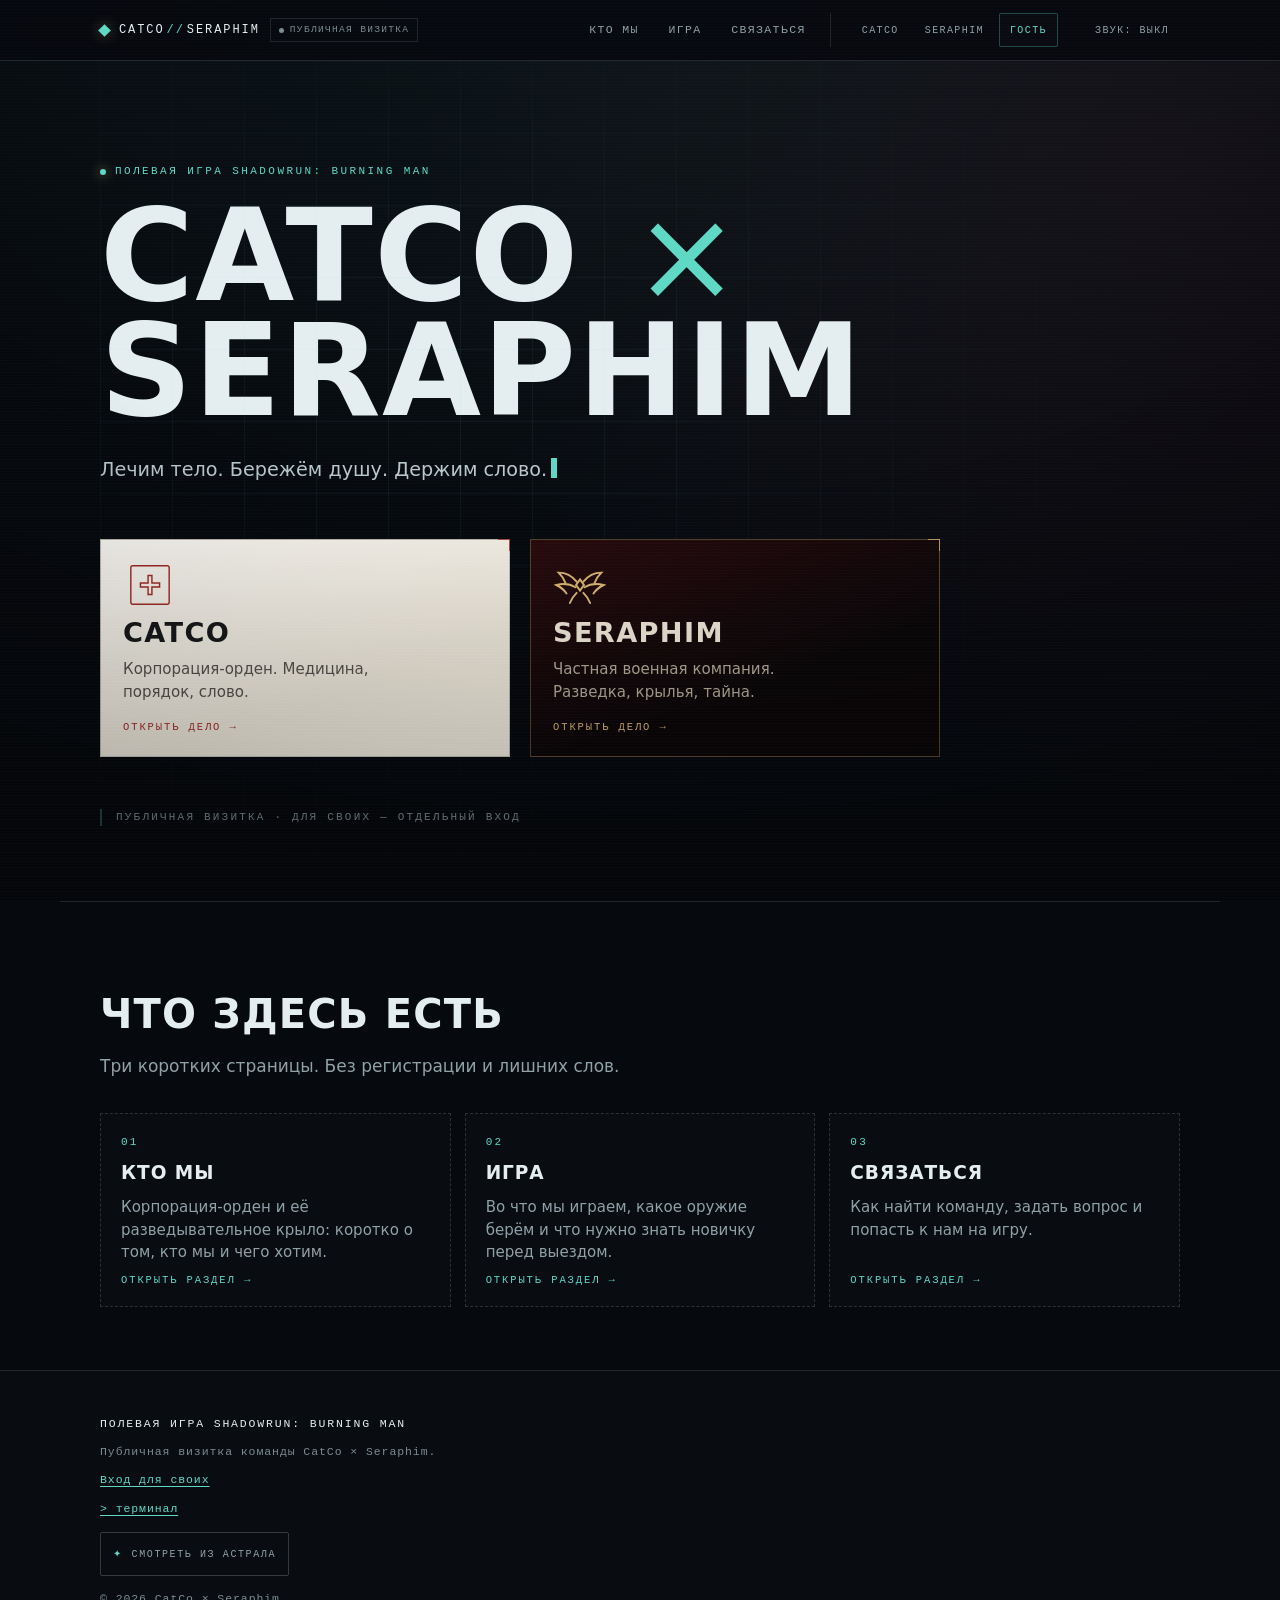
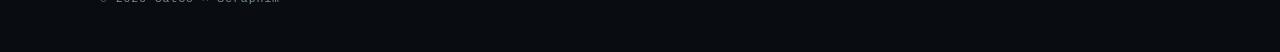
==== index.html @ cfbdb367 "Публичная визитка CatCo × Seraphim" ====
<!doctype html>
<html lang="ru" data-faction="guest">
<head>
  <meta charset="utf-8">
  <meta name="viewport" content="width=device-width, initial-scale=1">
  <title>CatCo × Seraphim — команда на Shadowrun: Burning Man</title>
  <meta name="description" content="Публичная визитка команды CatCo и Seraphim: кто мы, во что играем и как связаться. Полевая игра Shadowrun: Burning Man.">
  <meta name="theme-color" content="#06090e">
  <link rel="icon" href="data:image/svg+xml,%3Csvg xmlns='http://www.w3.org/2000/svg' viewBox='0 0 32 32'%3E%3Crect width='32' height='32' fill='%2306090e'/%3E%3Cpath d='M13 7h6v6h6v6h-6v6h-6v-6H7v-6h6z' fill='%235fd8c6'/%3E%3C/svg%3E">
  <script>
    // Облик запоминаем до отрисовки, чтобы не было мигания.
    try {
      var savedTheme = localStorage.getItem("cs-theme");
      if (savedTheme === "both") savedTheme = "guest";
      if (savedTheme === "catco" || savedTheme === "seraphim" || savedTheme === "guest") {
        document.documentElement.setAttribute("data-faction", savedTheme);
      }
    } catch (e) {}
  </script>
  <link rel="stylesheet" href="styles.css">
</head>
<body>
  <a class="skip-link" href="#main">Перейти к содержимому</a>
  <div class="screen-fx" aria-hidden="true"></div>

  <div class="boot" id="boot" hidden aria-label="Заставка подключения">
    <div class="boot__panel">
      <p class="boot__title">Подключение к сети</p>
      <ul class="boot__lines" aria-hidden="true">
        <li>&gt; установка связи с узлом CATCO-06</li>
        <li>&gt; проверка допуска: гость</li>
        <li>&gt; канал: публичная визитка</li>
        <li>&gt; дешифровка архива: ок</li>
        <li>&gt; сверка с сетью Шестого мира: ок</li>
        <li>&gt; готово. добро пожаловать</li>
      </ul>
      <div class="boot__bar" aria-hidden="true"><span class="boot__fill"></span></div>
      <div class="boot__actions">
        <button class="boot__skip" type="button">Пропустить</button>
        <button class="boot__sound" type="button" aria-pressed="false">Звук: выкл</button>
      </div>
      <label class="boot__never">
        <input type="checkbox" id="boot-never">
        Больше не показывать
      </label>
    </div>
  </div>

  <header class="topbar">
    <div class="topbar__inner">
      <div class="brand-wrap">
        <a class="brand" href="index.html">
          <span class="brand__mark" aria-hidden="true"></span>
          <span class="brand__text">CATCO<span class="brand__slash">//</span>SERAPHIM</span>
        </a>
        <span class="access">публичная визитка</span>
      </div>

      <button class="burger" id="burger" type="button" aria-expanded="false" aria-controls="nav">
        <span class="burger__lines" aria-hidden="true"></span>
        Меню
      </button>

      <nav class="nav" id="nav" aria-label="Разделы сайта">
        <ul class="nav__list">
          <li><a href="kto-my.html">Кто мы</a></li>
          <li><a href="igra.html">Игра</a></li>
          <li><a href="svyaz.html">Связаться</a></li>
        </ul>

        <div class="theme-switch" role="group" aria-label="Облик сайта">
          <button class="theme-switch__btn" type="button" data-theme="catco" aria-pressed="false">CatCo</button>
          <button class="theme-switch__btn" type="button" data-theme="seraphim" aria-pressed="false">Seraphim</button>
          <button class="theme-switch__btn" type="button" data-theme="guest" aria-pressed="true">Гость</button>
        </div>

        <button class="sound-btn" id="sound-toggle" type="button" aria-pressed="false">Звук: выкл</button>
      </nav>
    </div>
  </header>

  <main id="main">
    <section class="hero" aria-labelledby="hero-title">
      <p class="kicker">
        <span class="kicker__dot" aria-hidden="true"></span>
        Полевая игра Shadowrun: Burning Man
      </p>

      <h1 class="hero__title" id="hero-title">
        CatCo <span class="hero__times" aria-hidden="true">×</span> Seraphim
      </h1>

      <p class="hero__lead">
        <span data-astral="Слова здесь не говорят — их держат. Слышно, как они звенят в темноте.">Лечим тело. Бережём душу. Держим слово.</span><span class="cursor" aria-hidden="true"></span>
      </p>

      <div class="factions">
        <a class="faction faction--catco" href="kto-my.html#catco">
          <span class="faction__emblem" aria-hidden="true">
            <svg viewBox="0 0 96 96" fill="none" stroke="currentColor" stroke-width="3">
              <rect x="8" y="8" width="80" height="80" rx="4"/>
              <path d="M44 28h8v16h16v8H52v16h-8V52H28v-8h16z"/>
            </svg>
          </span>
          <span class="faction__name">CatCo</span>
          <span class="faction__role">Корпорация-орден. Медицина, порядок, слово.</span>
          <span class="faction__go">открыть дело <span aria-hidden="true">→</span></span>
        </a>

        <a class="faction faction--seraphim" href="kto-my.html#seraphim">
          <span class="faction__emblem" aria-hidden="true">
            <svg viewBox="0 0 96 72" fill="none" stroke="currentColor" stroke-width="3.5" stroke-linecap="round">
              <path d="M48 26l7 10-7 10-7-10z"/>
              <path d="M42 30C34 20 22 14 10 14c6 6 10 12 12 18"/>
              <path d="M40 40C30 34 18 33 6 36c8 4 14 9 18 15"/>
              <path d="M42 50c-6 6-10 12-12 18"/>
              <path d="M54 30c8-10 20-16 32-16-6 6-10 12-12 18"/>
              <path d="M56 40c10-6 22-7 34-4-8 4-14 9-18 15"/>
              <path d="M54 50c6 6 10 12 12 18"/>
            </svg>
          </span>
          <span class="faction__name">Seraphim</span>
          <span class="faction__role">Частная военная компания. Разведка, крылья, тайна.</span>
          <span class="faction__go">открыть дело <span aria-hidden="true">→</span></span>
        </a>
      </div>

      <p class="hero__note">Публичная визитка · для своих — отдельный вход</p>
    </section>

    <section class="sections" aria-labelledby="sections-title">
      <h2 class="sections__title" id="sections-title">Что здесь есть</h2>
      <p class="sections__sub" data-astral="Три двери. Открывайте по одной: за каждой кто-то уже ждёт.">Три коротких страницы. Без регистрации и лишних слов.</p>

      <div class="cards">
        <a class="card" href="kto-my.html">
          <p class="card__num">01</p>
          <h3 class="card__title">Кто мы</h3>
          <p class="card__text">Корпорация-орден и её разведывательное крыло: коротко о том, кто мы и чего хотим.</p>
          <p class="card__go">открыть раздел <span aria-hidden="true">→</span></p>
        </a>

        <a class="card" href="igra.html">
          <p class="card__num">02</p>
          <h3 class="card__title">Игра</h3>
          <p class="card__text">Во что мы играем, какое оружие берём и что нужно знать новичку перед выездом.</p>
          <p class="card__go">открыть раздел <span aria-hidden="true">→</span></p>
        </a>

        <a class="card" href="svyaz.html">
          <p class="card__num">03</p>
          <h3 class="card__title">Связаться</h3>
          <p class="card__text">Как найти команду, задать вопрос и попасть к нам на игру.</p>
          <p class="card__go">открыть раздел <span aria-hidden="true">→</span></p>
        </a>
      </div>
    </section>
  </main>

  <footer class="footer">
    <div class="footer__inner">
      <p class="footer__line">Полевая игра Shadowrun: Burning Man</p>
      <p class="footer__muted" data-astral="Визитка, которую видно и с той стороны.">Публичная визитка команды CatCo × Seraphim.</p>
      <p class="footer__muted"><a class="linklike" href="svyaz.html#svoi">Вход для своих</a></p>
      <p class="footer__muted"><a class="linklike" href="terminal.html">&gt; терминал</a></p>
      <button class="astral-toggle" id="astral-toggle" type="button" aria-pressed="false">Смотреть из астрала</button>
      <p class="footer__muted">© <span id="year">2026</span> CatCo × Seraphim</p>
    </div>
  </footer>

  <script src="script.js"></script>
</body>
</html>
---- styles.css ----
/* ============================================================
   Публичная визитка CatCo × Seraphim
   Три облика: гость (по умолчанию), CatCo, Seraphim.
   ============================================================ */

/* ---------- Облик гостя: холодный Shadowrun, без допуска ---------- */

:root {
  color-scheme: dark;

  --bg: #06090e;
  --ink: #e4eef0;
  --ink-soft: #b9c8cc;
  --muted: #8fa2a7;
  --dim: #7a8d92;

  --accent: #5fd8c6;
  --accent-line: rgba(95, 216, 198, 0.3);
  --red: #e0577f;

  --line: rgba(228, 238, 240, 0.12);
  --line-strong: rgba(228, 238, 240, 0.2);
  --field-line: rgba(228, 238, 240, 0.16);
  --wash: rgba(255, 255, 255, 0.012);
  --wash-2: rgba(255, 255, 255, 0.04);
  --hover-wash: rgba(95, 216, 198, 0.06);

  --grid-line: rgba(95, 216, 198, 0.1);
  --scan: rgba(255, 255, 255, 0.03);
  --vignette: rgba(0, 0, 0, 0.55);
  --fx-opacity: 0.5;
  --header-bg: rgba(6, 9, 14, 0.87);

  --dossier-wash: rgba(224, 87, 127, 0.1);
  --halo-a: rgba(95, 216, 198, 0.07);
  --halo-b: rgba(224, 87, 127, 0.06);

  --font-display: "Bahnschrift", "DIN Alternate", "Franklin Gothic Medium",
    "Arial Narrow", system-ui, sans-serif;
  --display-weight: 600;
  --display-spacing: 0.01em;

  --font-text: "Segoe UI", system-ui, -apple-system, "Helvetica Neue", Arial, sans-serif;
  --font-mono: ui-monospace, "Cascadia Mono", "Consolas", "Courier New", monospace;

  --max: 1160px;
  --gutter: clamp(18px, 5vw, 40px);
  --header-h: 60px;
}

/* ---------- Облик CatCo: светлая бумага, латунь, красный крест ---------- */

html[data-faction="catco"] {
  color-scheme: light;

  --bg: #f3efe6;
  --ink: #17181a;
  --ink-soft: #3c3d40;
  --muted: #5c5953;
  --dim: #6d6961;

  --accent: #856020;
  --accent-line: rgba(133, 96, 32, 0.32);
  --red: #a32b25;

  --line: rgba(23, 24, 26, 0.14);
  --line-strong: rgba(23, 24, 26, 0.26);
  --field-line: rgba(23, 24, 26, 0.18);
  --wash: rgba(23, 24, 26, 0.018);
  --wash-2: rgba(23, 24, 26, 0.04);
  --hover-wash: rgba(133, 96, 32, 0.06);

  --grid-line: rgba(133, 96, 32, 0.12);
  --scan: rgba(23, 24, 26, 0.018);
  --vignette: rgba(120, 95, 60, 0.12);
  --fx-opacity: 0.45;
  --header-bg: rgba(243, 239, 230, 0.9);

  --dossier-wash: rgba(163, 43, 37, 0.06);
  --halo-a: rgba(133, 96, 32, 0.08);
  --halo-b: rgba(163, 43, 37, 0.04);

  --display-weight: 600;
  --display-spacing: 0.005em;
}

/* ---------- Облик Seraphim: чёрный камень, золото, тёмно-красный ---------- */

html[data-faction="seraphim"] {
  color-scheme: dark;

  --bg: #060507;
  --ink: #f2e9da;
  --ink-soft: #cfc5b4;
  --muted: #9c9488;
  --dim: #857d72;

  --accent: #dcb972;
  --accent-line: rgba(220, 185, 114, 0.3);
  --red: #b23a32;

  --line: rgba(242, 233, 218, 0.13);
  --line-strong: rgba(242, 233, 218, 0.22);
  --field-line: rgba(242, 233, 218, 0.16);
  --wash: rgba(255, 255, 255, 0.012);
  --wash-2: rgba(255, 255, 255, 0.04);
  --hover-wash: rgba(178, 58, 50, 0.08);

  --grid-line: rgba(220, 185, 114, 0.075);
  --scan: rgba(255, 255, 255, 0.03);
  --vignette: rgba(0, 0, 0, 0.58);
  --fx-opacity: 0.55;
  --header-bg: rgba(6, 5, 7, 0.88);

  --dossier-wash: rgba(150, 25, 30, 0.16);
  --halo-a: rgba(220, 185, 114, 0.05);
  --halo-b: rgba(150, 20, 25, 0.12);

  --font-display: "Palatino Linotype", "Book Antiqua", "Georgia", "Times New Roman", serif;
  --display-weight: 400;
  --display-spacing: 0.02em;
}

/* Крупные заголовки в облике Seraphim — не капсом, а соборной вязью */
html[data-faction="seraphim"] .hero__title,
html[data-faction="seraphim"] .page__title,
html[data-faction="seraphim"] .sections__title {
  text-transform: none;
}

*,
*::before,
*::after {
  box-sizing: border-box;
}

html {
  scroll-behavior: smooth;
  -webkit-text-size-adjust: 100%;
}

body {
  margin: 0;
  background-color: var(--bg);
  background-image:
    radial-gradient(120% 80% at 50% -10%, var(--halo-a), transparent 60%),
    radial-gradient(90% 60% at 90% 10%, var(--halo-b), transparent 65%);
  background-repeat: no-repeat;
  color: var(--ink);
  font-family: var(--font-text);
  font-size: 17px;
  line-height: 1.55;
  overflow-x: hidden;
  transition: background-color 0.35s ease, color 0.35s ease;
}

h1, h2, h3, p, ul {
  margin: 0;
}

ul {
  padding: 0;
  list-style: none;
}

a {
  color: inherit;
  text-decoration: none;
}

:focus-visible {
  outline: 2px solid var(--accent);
  outline-offset: 3px;
  border-radius: 2px;
}

/* Цели якорей не прячутся под липкой шапкой */
[id] {
  scroll-margin-top: calc(var(--header-h) + 18px);
}

/* ---------- Плёнка терминала ---------- */

.screen-fx {
  position: fixed;
  inset: 0;
  z-index: 90;
  pointer-events: none;
  opacity: var(--fx-opacity);
  background-image:
    repeating-linear-gradient(
      to bottom,
      var(--scan) 0 1px,
      transparent 1px 3px
    ),
    radial-gradient(120% 100% at 50% 0%, transparent 55%, var(--vignette) 100%);
  transition: opacity 0.35s ease;
}

/* ---------- Шапка ---------- */

.topbar {
  position: sticky;
  top: 0;
  z-index: 60;
  background: var(--header-bg);
  backdrop-filter: blur(10px);
  border-bottom: 1px solid var(--line);
  transition: background-color 0.35s ease, border-color 0.35s ease;
}

.topbar__inner {
  max-width: var(--max);
  margin: 0 auto;
  padding: 8px var(--gutter);
  min-height: var(--header-h);
  display: flex;
  align-items: center;
  justify-content: space-between;
  gap: 16px;
}

.brand {
  display: inline-flex;
  align-items: center;
  gap: 10px;
  font-family: var(--font-mono);
  font-size: 12px;
  letter-spacing: 0.16em;
  text-transform: uppercase;
  color: var(--ink);
  min-height: 44px;
}

.brand-wrap {
  display: flex;
  align-items: center;
  gap: 10px;
  min-width: 0;
}

.brand__mark {
  width: 9px;
  height: 9px;
  background: var(--accent);
  transform: rotate(45deg);
  flex: none;
  box-shadow: 0 0 14px rgba(216, 182, 115, 0.45);
}

.brand__slash {
  color: var(--accent);
  padding: 0 2px;
}

.nav {
  display: flex;
  align-items: center;
  gap: clamp(12px, 2vw, 22px);
}

.nav__list {
  display: flex;
  align-items: center;
  gap: clamp(14px, 2vw, 26px);
}

.nav__list a {
  display: inline-block;
  padding: 12px 2px;
  font-family: var(--font-mono);
  font-size: 11.5px;
  letter-spacing: 0.12em;
  text-transform: uppercase;
  color: var(--muted);
  border-bottom: 1px solid transparent;
  transition: color 0.18s ease, border-color 0.18s ease;
}

.nav__list a:hover,
.nav__list a:focus-visible {
  color: var(--ink);
  border-bottom-color: var(--accent);
}

.nav__list a[aria-current="page"] {
  color: var(--ink);
  border-bottom-color: var(--accent);
}

/* Переключатель облика */
.theme-switch {
  display: flex;
  align-items: center;
  gap: 4px;
  padding-left: clamp(12px, 2vw, 20px);
  border-left: 1px solid var(--line);
}

.theme-switch__btn {
  min-height: 34px;
  padding: 6px 10px;
  background: transparent;
  border: 1px solid transparent;
  border-radius: 2px;
  color: var(--muted);
  font-family: var(--font-mono);
  font-size: 10px;
  letter-spacing: 0.14em;
  text-transform: uppercase;
  cursor: pointer;
  transition: color 0.18s ease, border-color 0.18s ease, background-color 0.18s ease;
}

.theme-switch__btn:hover {
  color: var(--ink);
}

.theme-switch__btn[aria-pressed="true"] {
  color: var(--accent);
  border-color: var(--accent-line);
  background: var(--wash);
}

.burger {
  display: none;
  align-items: center;
  gap: 10px;
  min-height: 44px;
  padding: 10px 14px;
  background: transparent;
  border: 1px solid var(--line-strong);
  border-radius: 2px;
  color: var(--ink);
  font-family: var(--font-mono);
  font-size: 11px;
  letter-spacing: 0.18em;
  text-transform: uppercase;
  cursor: pointer;
}

.burger__lines {
  display: block;
  width: 16px;
  height: 1.5px;
  background: currentColor;
  box-shadow: 0 5px 0 currentColor;
}

.burger[aria-expanded="true"] {
  color: var(--accent);
  border-color: var(--accent-line);
}

/* ---------- Заставка подключения ---------- */

html.is-booting {
  overflow: hidden;
}

.boot {
  position: fixed;
  inset: 0;
  z-index: 120;
  display: grid;
  place-items: center;
  padding: var(--gutter);
  background: var(--bg);
}

.boot[hidden] {
  display: none;
}

.boot::after {
  content: "";
  position: absolute;
  inset: 0;
  pointer-events: none;
  background: radial-gradient(60% 50% at 50% 45%, var(--hover-wash), transparent 70%);
}

.boot__panel {
  position: relative;
  width: min(560px, 100%);
  padding: clamp(22px, 4vw, 34px);
  border: 1px solid var(--line-strong);
  background: var(--wash);
  animation: boot-breathe 1.6s ease-in-out infinite;
}

.boot__title {
  margin-bottom: 18px;
  font-family: var(--font-mono);
  font-size: 11px;
  letter-spacing: 0.22em;
  text-transform: uppercase;
  color: var(--accent);
  animation: boot-glitch 1.6s steps(2, end) infinite;
}

.boot__lines {
  display: grid;
  gap: 6px;
  margin-bottom: 18px;
  font-family: var(--font-mono);
  font-size: clamp(11px, 2.4vw, 13px);
  letter-spacing: 0.02em;
  color: var(--muted);
}

.boot__lines li {
  opacity: 0;
  animation: boot-line 0.18s ease-out forwards;
}

.boot__lines li:nth-child(1) { animation-delay: 0.04s; }
.boot__lines li:nth-child(2) { animation-delay: 0.16s; }
.boot__lines li:nth-child(3) { animation-delay: 0.28s; }
.boot__lines li:nth-child(4) { animation-delay: 0.4s; }
.boot__lines li:nth-child(5) { animation-delay: 0.52s; }
.boot__lines li:nth-child(6) { animation-delay: 0.64s; }

.boot__bar {
  height: 3px;
  background: var(--line);
  overflow: hidden;
}

.boot__fill {
  display: block;
  width: 100%;
  height: 100%;
  background: var(--accent);
  transform: scaleX(0);
  transform-origin: left center;
  animation: boot-fill 1.25s ease-out forwards;
}

.boot__actions {
  display: flex;
  flex-wrap: wrap;
  align-items: center;
  gap: 10px;
  margin-top: 18px;
}

.boot__skip,
.boot__sound {
  min-height: 44px;
  padding: 10px 16px;
  background: transparent;
  border: 1px solid var(--line-strong);
  border-radius: 2px;
  color: var(--ink);
  font-family: var(--font-mono);
  font-size: 11px;
  letter-spacing: 0.14em;
  text-transform: uppercase;
  cursor: pointer;
  transition: color 0.18s ease, border-color 0.18s ease, background-color 0.18s ease;
}

.boot__skip {
  color: var(--accent);
  border-color: var(--accent-line);
}

.boot__skip:hover,
.boot__sound:hover {
  background: var(--hover-wash);
}

.boot__sound[aria-pressed="true"] {
  color: var(--accent);
  border-color: var(--accent-line);
  background: var(--wash);
}

.boot__never {
  display: inline-flex;
  align-items: center;
  gap: 8px;
  margin-top: 14px;
  font-size: 13px;
  color: var(--muted);
  cursor: pointer;
}

.boot__never input {
  width: 16px;
  height: 16px;
  accent-color: var(--accent);
}

/* Переключатель звука в шапке */

.sound-btn {
  min-height: 34px;
  padding: 6px 10px;
  margin-left: 4px;
  background: transparent;
  border: 1px solid transparent;
  border-radius: 2px;
  color: var(--muted);
  font-family: var(--font-mono);
  font-size: 10px;
  letter-spacing: 0.14em;
  text-transform: uppercase;
  cursor: pointer;
  transition: color 0.18s ease, border-color 0.18s ease, background-color 0.18s ease;
}

.sound-btn:hover {
  color: var(--ink);
}

.sound-btn[aria-pressed="true"] {
  color: var(--accent);
  border-color: var(--accent-line);
  background: var(--wash);
}

@keyframes boot-line {
  from {
    opacity: 0;
    transform: translateY(3px);
  }
  to {
    opacity: 1;
    transform: none;
  }
}

@keyframes boot-fill {
  to {
    transform: scaleX(1);
  }
}

@keyframes boot-breathe {
  0%, 100% {
    box-shadow: 0 0 0 1px transparent;
  }
  50% {
    box-shadow: 0 0 0 1px var(--accent-line);
  }
}

@keyframes boot-glitch {
  0%, 90%, 100% {
    text-shadow: none;
    transform: none;
  }
  94% {
    text-shadow: 1px 0 var(--red), -1px 0 var(--accent);
    transform: translateX(1px);
  }
  97% {
    text-shadow: -1px 0 var(--red), 1px 0 var(--accent);
    transform: translateX(-1px);
  }
}

/* ---------- Главный экран ---------- */

.hero {
  position: relative;
  max-width: var(--max);
  margin: 0 auto;
  padding: clamp(56px, 11vh, 118px) var(--gutter) clamp(48px, 8vh, 88px);
  min-height: min(calc(100svh - var(--header-h)), 860px);
  display: flex;
  flex-direction: column;
  justify-content: center;
}

.hero::before {
  content: "";
  position: absolute;
  inset: 0 var(--gutter);
  pointer-events: none;
  background-image:
    linear-gradient(to right, var(--grid-line) 1px, transparent 1px),
    linear-gradient(to bottom, var(--grid-line) 1px, transparent 1px);
  background-size: 72px 72px;
  mask-image: radial-gradient(70% 60% at 30% 40%, #000 0%, transparent 100%);
  -webkit-mask-image: radial-gradient(70% 60% at 30% 40%, #000 0%, transparent 100%);
  opacity: 0.8;
}

.kicker {
  display: inline-flex;
  align-items: center;
  gap: 9px;
  font-family: var(--font-mono);
  font-size: 11px;
  letter-spacing: 0.22em;
  text-transform: uppercase;
  color: var(--accent);
}

.kicker__dot {
  width: 6px;
  height: 6px;
  border-radius: 50%;
  background: var(--accent);
  box-shadow: 0 0 12px rgba(216, 182, 115, 0.8);
  animation: pulse 2.4s ease-in-out infinite;
}

.hero__title {
  margin: 18px 0 0;
  font-family: var(--font-display);
  font-weight: var(--display-weight);
  font-size: clamp(2.6rem, 10.5vw, 8rem);
  line-height: 0.9;
  letter-spacing: var(--display-spacing);
  text-transform: uppercase;
  overflow-wrap: break-word;
  transition: font-family 0.2s ease;
}

.hero__times {
  color: var(--accent);
  font-weight: 300;
  padding: 0 0.06em;
}

.hero__lead {
  margin-top: clamp(18px, 3vh, 26px);
  max-width: 46ch;
  font-size: clamp(1.02rem, 1.6vw, 1.2rem);
  line-height: 1.6;
  color: var(--ink-soft);
  text-wrap: pretty;
}

.cursor {
  display: inline-block;
  width: 0.5ch;
  height: 1.02em;
  margin-left: 0.18em;
  vertical-align: -0.12em;
  background: var(--accent);
  animation: blink 1.15s steps(1) infinite;
}

/* Кнопки-знаки сторон */
.factions {
  display: grid;
  grid-template-columns: repeat(2, minmax(0, 1fr));
  gap: clamp(12px, 2vw, 20px);
  margin-top: clamp(32px, 6vh, 54px);
  max-width: 840px;
}

.faction {
  --card-ink: var(--ink);
  --card-muted: var(--muted);
  --card-accent: var(--accent);
  --card-line: var(--accent-line);
  --card-glow: rgba(216, 182, 115, 0.22);

  position: relative;
  display: flex;
  flex-direction: column;
  gap: 10px;
  padding: 22px 22px 20px;
  border: 1px solid var(--card-line);
  background: var(--wash);
  transition: transform 0.22s ease, border-color 0.22s ease,
    box-shadow 0.22s ease, background-color 0.35s ease, color 0.35s ease;
}

.faction::after {
  content: "";
  position: absolute;
  top: -1px;
  right: -1px;
  width: 12px;
  height: 12px;
  border-top: 1px solid var(--card-accent);
  border-right: 1px solid var(--card-accent);
  opacity: 0.75;
}

.faction--catco {
  --card-ink: #17181a;
  --card-muted: #55524c;
  --card-accent: #a32b25;
  --card-line: rgba(23, 24, 26, 0.24);
  --card-glow: rgba(163, 43, 37, 0.22);
  background:
    linear-gradient(160deg, #fcfaf5, #efe9dc 65%),
    #f6f2e9;
}

.faction--seraphim {
  --card-ink: #f2e9da;
  --card-muted: #b6ac99;
  --card-accent: #dcb972;
  --card-line: rgba(220, 185, 114, 0.34);
  --card-glow: rgba(150, 25, 30, 0.42);
  background:
    linear-gradient(160deg, rgba(150, 25, 30, 0.22), rgba(255, 255, 255, 0) 62%),
    #0b0709;
}

.faction:hover {
  transform: translateY(-3px);
  border-color: var(--card-accent);
  box-shadow: 0 22px 44px -26px var(--card-glow);
}

.faction__emblem {
  display: block;
  width: 54px;
  height: 46px;
  color: var(--card-accent);
}

.faction__emblem svg {
  width: 100%;
  height: 100%;
  display: block;
}

.faction__name {
  font-family: var(--font-display);
  font-weight: var(--display-weight);
  font-size: clamp(1.35rem, 3vw, 1.7rem);
  letter-spacing: 0.05em;
  text-transform: uppercase;
  line-height: 1.1;
  color: var(--card-ink);
}

.faction__role {
  font-size: 0.94rem;
  line-height: 1.5;
  color: var(--card-muted);
  max-width: 26ch;
}

.faction__go {
  margin-top: 6px;
  font-family: var(--font-mono);
  font-size: 10.5px;
  letter-spacing: 0.18em;
  text-transform: uppercase;
  color: var(--card-accent);
}

.hero__note {
  margin-top: clamp(30px, 6vh, 52px);
  padding-left: 14px;
  border-left: 2px solid var(--accent-line);
  font-family: var(--font-mono);
  font-size: 11px;
  letter-spacing: 0.2em;
  text-transform: uppercase;
  color: var(--dim);
}

/* ---------- Досье-заготовки ---------- */

.dossier {
  max-width: var(--max);
  margin: 0 auto;
  padding: clamp(28px, 5vh, 48px) var(--gutter);
  border-top: 1px solid var(--line);
  display: grid;
  gap: 18px;
}

.dossier--dark {
  background: linear-gradient(90deg, var(--dossier-wash), transparent 65%);
}

.dossier__label {
  font-family: var(--font-mono);
  font-size: 11px;
  letter-spacing: 0.2em;
  text-transform: uppercase;
  color: var(--accent);
}

.dossier__title {
  font-family: var(--font-display);
  font-weight: var(--display-weight);
  font-size: clamp(2rem, 5vw, 3.2rem);
  line-height: 1;
  letter-spacing: 0.02em;
  text-transform: uppercase;
}

.dossier__text {
  max-width: 62ch;
  color: var(--ink-soft);
}

.dossier__body {
  display: grid;
  gap: 18px;
}

.terminal-line {
  font-family: var(--font-mono);
  font-size: 12px;
  letter-spacing: 0.04em;
  color: var(--dim);
}

@media (min-width: 780px) {
  .dossier {
    grid-template-columns: minmax(180px, 240px) 1fr;
    grid-template-areas:
      "label text"
      "title text"
      "title term";
    column-gap: clamp(24px, 4vw, 56px);
    row-gap: 10px;
    align-items: start;
  }

  .dossier__label { grid-area: label; }
  .dossier__title { grid-area: title; }
  .dossier__body { grid-area: text; }
  .terminal-line { grid-area: term; }
}

/* ---------- Разделы ---------- */

.sections {
  max-width: var(--max);
  margin: 0 auto;
  padding: clamp(48px, 9vh, 92px) var(--gutter) clamp(40px, 7vh, 70px);
  border-top: 1px solid var(--line);
}

.sections__title {
  font-family: var(--font-display);
  font-weight: var(--display-weight);
  font-size: clamp(1.7rem, 4vw, 2.5rem);
  letter-spacing: 0.03em;
  text-transform: uppercase;
}

.sections__sub {
  margin-top: 8px;
  color: var(--muted);
}

.cards {
  display: grid;
  grid-template-columns: repeat(auto-fit, minmax(280px, 1fr));
  gap: 14px;
  margin-top: clamp(24px, 4vh, 34px);
}

.card {
  display: flex;
  flex-direction: column;
  gap: 8px;
  min-height: 186px;
  padding: 20px 20px 18px;
  border: 1px dashed var(--field-line);
  background: var(--wash);
  transition: border-color 0.2s ease, background-color 0.35s ease, transform 0.2s ease;
}

.card:hover {
  border-color: var(--accent-line);
  background-color: var(--hover-wash);
  transform: translateY(-2px);
}

.card__num {
  font-family: var(--font-mono);
  font-size: 11px;
  letter-spacing: 0.2em;
  color: var(--accent);
}

.card__title {
  font-family: var(--font-display);
  font-weight: var(--display-weight);
  font-size: 1.16rem;
  letter-spacing: 0.05em;
  text-transform: uppercase;
}

.card__text {
  font-size: 0.94rem;
  line-height: 1.5;
  color: var(--muted);
}

.card__go {
  margin-top: auto;
  font-family: var(--font-mono);
  font-size: 10.5px;
  letter-spacing: 0.18em;
  text-transform: uppercase;
  color: var(--accent);
}

/* ---------- Внутренние страницы ---------- */

.page {
  max-width: var(--max);
  margin: 0 auto;
  padding: clamp(38px, 8vh, 84px) var(--gutter) clamp(40px, 6vh, 72px);
  animation: page-in 0.3s ease-out both;
}

.page__head {
  max-width: 62ch;
}

.page__title {
  margin-top: 12px;
  font-family: var(--font-display);
  font-weight: var(--display-weight);
  font-size: clamp(2.4rem, 7vw, 4.6rem);
  line-height: 0.94;
  letter-spacing: var(--display-spacing);
  text-transform: uppercase;
}

.page__lead {
  margin-top: 16px;
  max-width: 52ch;
  font-size: clamp(1rem, 1.6vw, 1.15rem);
  color: var(--ink-soft);
  text-wrap: pretty;
}

.panel {
  margin-top: clamp(26px, 5vh, 44px);
  max-width: 820px;
  padding: clamp(20px, 3.4vw, 32px);
  border: 1px dashed var(--field-line);
  background: var(--wash);
  transition: background-color 0.35s ease, border-color 0.35s ease;
}

.panel__label {
  font-family: var(--font-mono);
  font-size: 11px;
  letter-spacing: 0.2em;
  text-transform: uppercase;
  color: var(--accent);
}

.panel__text {
  margin-top: 12px;
  max-width: 62ch;
  color: var(--ink-soft);
}

.panel__list {
  display: grid;
  gap: 10px;
  margin-top: 18px;
}

.panel__list li {
  position: relative;
  padding-left: 20px;
  font-size: 0.95rem;
  color: var(--muted);
}

.panel__list li::before {
  content: "";
  position: absolute;
  left: 0;
  top: 0.72em;
  width: 8px;
  height: 1px;
  background: var(--accent);
  opacity: 0.8;
}

.panel .terminal-line {
  margin-top: 18px;
}

.panel__text + .panel__text,
.panel__list + .panel__text {
  margin-top: 12px;
}

.panel__text a {
  color: var(--accent);
  text-decoration: underline;
  text-underline-offset: 3px;
}

.panel__text a:hover {
  color: var(--ink);
}

.panel__list strong {
  color: var(--ink);
  font-weight: 600;
}

.dossier__text + .dossier__text {
  margin-top: 10px;
}

/* Таблица для страницы «Игра» */
.table-wrap {
  margin-top: 16px;
  overflow-x: auto;
}

.table {
  width: 100%;
  min-width: 520px;
  border-collapse: collapse;
  font-size: 0.95rem;
}

.table th,
.table td {
  padding: 10px 12px;
  text-align: left;
  vertical-align: top;
  border-bottom: 1px solid var(--line);
}

.table th {
  font-family: var(--font-mono);
  font-size: 10px;
  font-weight: 400;
  letter-spacing: 0.14em;
  text-transform: uppercase;
  color: var(--dim);
}

.table td {
  color: var(--muted);
}

.table td:first-child {
  color: var(--ink);
  white-space: nowrap;
}

/* Кнопка-заглушка */
.button {
  display: inline-flex;
  align-items: center;
  gap: 8px;
  min-height: 44px;
  margin-top: 6px;
  padding: 12px 18px;
  border: 1px solid var(--accent-line);
  color: var(--accent);
  font-family: var(--font-mono);
  font-size: 11px;
  letter-spacing: 0.16em;
  text-transform: uppercase;
}

.button--soon {
  border-style: dashed;
  color: var(--dim);
}

/* Досье внутри страницы уже имеет внешние отступы страницы */
.page .dossier {
  padding-inline: 0;
}

.pager {
  display: flex;
  gap: 12px;
  margin-top: clamp(34px, 6vh, 62px);
  padding-top: clamp(18px, 3vh, 26px);
  border-top: 1px solid var(--line);
}

.pager__link {
  flex: 1 1 0;
  min-width: 0;
  max-width: 340px;
  display: flex;
  flex-direction: column;
  gap: 4px;
  padding: 14px 16px;
  border: 1px solid var(--line);
  transition: border-color 0.2s ease, background-color 0.2s ease;
}

.pager__link span {
  font-family: var(--font-mono);
  font-size: 10px;
  letter-spacing: 0.18em;
  text-transform: uppercase;
  color: var(--dim);
}

.pager__link strong {
  font-family: var(--font-display);
  font-weight: var(--display-weight);
  font-size: 1.02rem;
  letter-spacing: 0.05em;
  text-transform: uppercase;
}

.pager__link--next {
  margin-left: auto;
  text-align: right;
}

.pager__link:hover,
.pager__link:focus-visible {
  border-color: var(--accent-line);
  background-color: var(--hover-wash);
}

/* ---------- Подвал ---------- */

.footer {
  border-top: 1px solid var(--line);
  background: var(--wash);
  transition: background-color 0.35s ease, border-color 0.35s ease;
}

.footer__inner {
  max-width: var(--max);
  margin: 0 auto;
  padding: clamp(28px, 5vh, 44px) var(--gutter);
  display: flex;
  flex-direction: column;
  gap: 10px;
  font-family: var(--font-mono);
  font-size: 11.5px;
  letter-spacing: 0.08em;
}

.footer__line {
  text-transform: uppercase;
  letter-spacing: 0.16em;
  color: var(--ink);
}

.footer__muted {
  color: var(--dim);
  line-height: 1.6;
}

.linklike {
  padding: 0;
  border: 0;
  background: none;
  color: var(--accent);
  font-family: var(--font-mono);
  font-size: 11.5px;
  letter-spacing: 0.08em;
  text-decoration: underline;
  text-underline-offset: 3px;
  cursor: pointer;
}

.linklike:hover {
  color: var(--ink);
}

/* ---------- Метка доступа в шапке ---------- */

.access {
  display: inline-flex;
  align-items: center;
  gap: 6px;
  padding: 4px 8px;
  border: 1px solid var(--line);
  color: var(--dim);
  font-family: var(--font-mono);
  font-size: 9.5px;
  letter-spacing: 0.14em;
  text-transform: uppercase;
  white-space: nowrap;
}

.access::before {
  content: "";
  width: 5px;
  height: 5px;
  border-radius: 50%;
  background: currentColor;
}

/* ---------- Служебное ---------- */

.skip-link {
  position: absolute;
  left: -9999px;
  top: 8px;
  z-index: 200;
  padding: 10px 16px;
  background: var(--accent);
  color: var(--bg);
  font-family: var(--font-mono);
  font-size: 12px;
  letter-spacing: 0.08em;
}

.skip-link:focus {
  left: 8px;
}

/* ---------- Анимации ---------- */

@keyframes blink {
  0%, 55% { opacity: 1; }
  56%, 100% { opacity: 0; }
}

@keyframes pulse {
  0%, 100% { opacity: 1; }
  50% { opacity: 0.25; }
}

@keyframes slide-down {
  from { opacity: 0; transform: translateY(-6px); }
  to { opacity: 1; transform: translateY(0); }
}

@keyframes page-in {
  from { opacity: 0; transform: translateY(8px); }
  to { opacity: 1; transform: translateY(0); }
}

/* ---------- Телефон ---------- */

@media (max-width: 980px) {
  .burger {
    display: inline-flex;
  }

  .access {
    display: none;
  }

  .nav {
    display: none;
    position: fixed;
    top: var(--header-h);
    left: 0;
    right: 0;
    max-height: calc(100svh - var(--header-h));
    overflow-y: auto;
    flex-direction: column;
    align-items: stretch;
    gap: 0;
    background: var(--bg);
    border-bottom: 1px solid var(--line-strong);
    box-shadow: 0 30px 50px -30px #000;
  }

  .nav.is-open {
    display: flex;
    animation: slide-down 0.2s ease-out;
  }

  .theme-switch {
    margin: 0;
    padding: 14px var(--gutter) 18px;
    border-left: none;
    border-top: 1px solid var(--line);
    flex-wrap: wrap;
  }

  .theme-switch__btn {
    min-height: 40px;
    padding: 8px 14px;
    font-size: 11px;
  }

  .sound-btn {
    min-height: 44px;
    margin: 0;
    padding: 14px var(--gutter);
    border: none;
    border-top: 1px solid var(--line);
    border-radius: 0;
    text-align: left;
    font-size: 11px;
  }

  .nav__list {
    flex-direction: column;
    align-items: stretch;
    gap: 0;
    padding: 4px 0 12px;
  }

  .nav__list li + li {
    border-top: 1px solid var(--line);
  }

  .nav__list a {
    display: block;
    padding: 16px var(--gutter);
    font-size: 13px;
    letter-spacing: 0.14em;
    border-bottom: none;
  }
}

@media (max-width: 640px) {
  body {
    font-size: 16px;
  }

  .factions {
    grid-template-columns: 1fr;
  }

  .hero {
    min-height: auto;
    padding-top: clamp(40px, 8vh, 64px);
  }

  .faction {
    padding: 20px 18px 18px;
  }

  .faction__emblem {
    width: 44px;
    height: 38px;
  }

  .pager {
    flex-direction: column;
  }

  .pager__link {
    max-width: none;
  }

  .pager__link--next {
    margin-left: 0;
    text-align: left;
  }
}

/* ---------- Астральный слой ---------- */

html.is-astral {
  --accent: #b7a1ea;
  --accent-line: rgba(183, 161, 234, 0.36);
  --red: #a35bb5;
}

html.is-astral[data-faction="catco"] {
  --accent: #6b4ea8;
  --accent-line: rgba(107, 78, 168, 0.34);
  --red: #7d3f8c;
}

html.is-astral body::after {
  content: "";
  position: fixed;
  inset: 0;
  z-index: 55;
  pointer-events: none;
  background:
    radial-gradient(110% 80% at 50% 0%, rgba(70, 30, 110, 0.22), transparent 62%),
    repeating-linear-gradient(
      to bottom,
      rgba(160, 120, 255, 0.03) 0 1px,
      transparent 1px 4px
    );
}

html.is-astral[data-faction="catco"] body::after {
  background:
    radial-gradient(110% 80% at 50% 0%, rgba(70, 30, 110, 0.12), transparent 60%),
    repeating-linear-gradient(
      to bottom,
      rgba(107, 78, 168, 0.035) 0 1px,
      transparent 1px 4px
    );
}

html.is-astral [data-astral] {
  color: var(--accent);
  text-shadow: 0 0 26px var(--accent-line);
}

html.is-astral [data-astral]::before {
  content: "✦";
  content: "✦" / "";
  display: inline-block;
  margin-right: 0.45em;
  font-size: 0.78em;
  color: var(--accent);
  text-shadow: none;
}

.astral-toggle {
  align-self: flex-start;
  display: inline-flex;
  align-items: center;
  gap: 9px;
  min-height: 44px;
  margin: 4px 0;
  padding: 8px 12px;
  background: transparent;
  border: 1px solid var(--line-strong);
  border-radius: 2px;
  color: var(--muted);
  font-family: var(--font-mono);
  font-size: 10px;
  letter-spacing: 0.16em;
  text-transform: uppercase;
  cursor: pointer;
  transition: color 0.18s ease, border-color 0.18s ease, background-color 0.18s ease;
}

.astral-toggle::before {
  content: "✦";
  color: var(--accent);
}

.astral-toggle:hover {
  color: var(--ink);
  border-color: var(--accent-line);
}

.astral-toggle[aria-pressed="true"] {
  color: var(--accent);
  border-color: var(--accent-line);
  background: var(--wash);
}

/* ---------- Оракул Серафимов ---------- */

.oracle__phrase {
  margin: 14px 0 18px;
  padding: 18px 20px;
  border-left: 1px solid var(--accent-line);
  background: var(--wash);
  font-size: clamp(1.05rem, 1.8vw, 1.3rem);
  line-height: 1.5;
  color: var(--ink);
  min-height: 3.4em;
}

html[data-faction="seraphim"] .oracle__phrase {
  font-family: var(--font-display);
  font-size: clamp(1.2rem, 2vw, 1.5rem);
}

.oracle__actions {
  display: flex;
  flex-wrap: wrap;
  gap: 10px;
}

.oracle__get,
.oracle__copy,
.oracle__share {
  min-height: 44px;
  padding: 10px 16px;
  background: transparent;
  border: 1px solid var(--line-strong);
  border-radius: 2px;
  color: var(--ink);
  font-family: var(--font-mono);
  font-size: 11px;
  letter-spacing: 0.14em;
  text-transform: uppercase;
  cursor: pointer;
  transition: color 0.18s ease, border-color 0.18s ease, background-color 0.18s ease;
}

.oracle__get {
  color: var(--accent);
  border-color: var(--accent-line);
}

.oracle__get:hover,
.oracle__copy:hover,
.oracle__share:hover {
  background: var(--hover-wash);
}

.oracle__copy[disabled] {
  opacity: 0.45;
  cursor: default;
  background: transparent;
}

/* ---------- Терминал ---------- */

.visually-hidden {
  position: absolute;
  width: 1px;
  height: 1px;
  margin: -1px;
  padding: 0;
  overflow: hidden;
  clip: rect(0 0 0 0);
  white-space: nowrap;
  border: 0;
}

code {
  font-family: var(--font-mono);
  font-size: 0.95em;
  color: var(--accent);
}

.terminal-window {
  margin-top: 16px;
  padding: 16px;
  border: 1px solid var(--line-strong);
  background: var(--wash);
  font-family: var(--font-mono);
  font-size: 13px;
}

.terminal-window__log {
  display: flex;
  flex-direction: column;
  gap: 4px;
  max-height: 320px;
  overflow-y: auto;
  margin-bottom: 12px;
  scrollbar-width: thin;
}

.terminal-window__line {
  margin: 0;
  line-height: 1.5;
  color: var(--muted);
  overflow-wrap: anywhere;
}

.terminal-window__line--user {
  color: var(--ink);
}

.terminal-window__line--ok {
  color: var(--accent);
}

.terminal-window__line--warn {
  color: var(--red);
}

.terminal-window__form {
  display: flex;
  align-items: center;
  gap: 8px;
  padding-top: 12px;
  border-top: 1px solid var(--line);
}

.terminal-window__prompt {
  color: var(--accent);
}

.terminal-window__input {
  flex: 1;
  min-width: 0;
  min-height: 44px;
  padding: 8px 10px;
  background: transparent;
  border: 1px solid var(--line);
  border-radius: 2px;
  color: var(--ink);
  font-family: var(--font-mono);
  font-size: 16px;
}

.terminal-window__input:focus {
  border-color: var(--accent-line);
  outline: none;
}

.terminal-window__send,
.terminal-window__give {
  min-height: 44px;
  padding: 8px 14px;
  background: transparent;
  border: 1px solid var(--line-strong);
  border-radius: 2px;
  color: var(--ink);
  font-family: var(--font-mono);
  font-size: 11px;
  letter-spacing: 0.14em;
  text-transform: uppercase;
  cursor: pointer;
  transition: color 0.18s ease, border-color 0.18s ease, background-color 0.18s ease;
}

.terminal-window__send {
  color: var(--accent);
  border-color: var(--accent-line);
}

.terminal-window__send:hover,
.terminal-window__give:hover {
  background: var(--hover-wash);
}

.terminal-window__actions {
  margin-top: 12px;
}

.terminal-window__hint {
  margin-top: 12px;
  font-size: 12px;
  line-height: 1.5;
  color: var(--dim);
}

/* ---------- Доска угроз ---------- */

.board-controls {
  margin: 14px 0;
}

.board-reset {
  min-height: 44px;
  padding: 8px 14px;
  background: transparent;
  border: 1px solid var(--line-strong);
  border-radius: 2px;
  color: var(--ink);
  font-family: var(--font-mono);
  font-size: 11px;
  letter-spacing: 0.14em;
  text-transform: uppercase;
  cursor: pointer;
  transition: color 0.18s ease, border-color 0.18s ease, background-color 0.18s ease;
}

.board-reset:hover {
  background: var(--hover-wash);
}

.board {
  position: relative;
  display: flex;
  flex-direction: column;
  gap: 10px;
}

.board--live {
  display: block;
  height: clamp(560px, 68vh, 640px);
  border: 1px solid var(--line-strong);
  background: var(--wash);
  overflow: hidden;
}

.board__lines {
  position: absolute;
  inset: 0;
  z-index: 0;
  width: 100%;
  height: 100%;
  pointer-events: none;
}

.board__line {
  stroke: var(--red);
  stroke-width: 1.4;
  opacity: 0.55;
}

.board--live .board-card {
  position: absolute;
  z-index: 1;
  width: clamp(112px, 15vw, 150px);
  height: 104px;
  perspective: 800px;
}

.board--live .board-card.is-dragging {
  z-index: 5;
}

.board-card__inner {
  display: block;
  position: relative;
  width: 100%;
  height: 100%;
  padding: 0;
  border: 0;
  background: none;
  text-align: left;
  cursor: grab;
  touch-action: none;
  user-select: none;
  -webkit-user-select: none;
  transform-style: preserve-3d;
  transition: transform 0.4s ease;
}

.board-card.is-dragging .board-card__inner {
  cursor: grabbing;
}

.board-card.is-flipped .board-card__inner {
  transform: rotateY(180deg);
}

.board-card__face {
  position: absolute;
  inset: 0;
  display: flex;
  flex-direction: column;
  gap: 6px;
  padding: 12px 12px 10px;
  border: 1px solid var(--field-line);
  background: var(--bg);
  backface-visibility: hidden;
  -webkit-backface-visibility: hidden;
  overflow: hidden;
}

.board-card__face::before {
  content: "";
  position: absolute;
  top: 8px;
  right: 8px;
  width: 6px;
  height: 6px;
  border-radius: 50%;
  background: var(--red);
  opacity: 0.8;
}

.board-card__face--front {
  justify-content: space-between;
}

.board-card__face--back {
  transform: rotateY(180deg);
}

.board-card__type {
  font-family: var(--font-mono);
  font-size: 9px;
  letter-spacing: 0.16em;
  text-transform: uppercase;
  color: var(--accent);
}

.board-card__title {
  font-family: var(--font-display);
  font-size: 15px;
  line-height: 1.15;
  letter-spacing: 0.02em;
  text-transform: none;
  overflow-wrap: anywhere;
}

.board-card__text {
  font-size: 11.5px;
  line-height: 1.4;
  color: var(--ink-soft);
}

.board-hint {
  margin-top: 10px;
  font-size: 12px;
  line-height: 1.5;
  color: var(--dim);
}

.board-links {
  margin-top: 14px;
  font-size: 13px;
  color: var(--muted);
}

.board-links summary {
  display: flex;
  align-items: center;
  min-height: 44px;
  font-family: var(--font-mono);
  font-size: 11px;
  letter-spacing: 0.14em;
  text-transform: uppercase;
  color: var(--accent);
  cursor: pointer;
}

.board-links ul {
  display: grid;
  gap: 4px;
  margin-top: 8px;
  padding-left: 18px;
  list-style: disc;
}

/* Без скриптов карточки показываются простым списком */
.board:not(.board--live) .board-card {
  width: 100%;
}

.board:not(.board--live) .board-card__face {
  position: static;
  transform: none;
  backface-visibility: visible;
}

.board:not(.board--live) .board-card__face--back {
  display: none;
}

@media (max-width: 620px) {
  .board--live {
    height: 860px;
  }

  .board--live .board-card {
    width: 44%;
    height: 118px;
  }
}

/* ---------- Уважение к «уменьшить движение» ---------- */

@media (prefers-reduced-motion: reduce) {
  html {
    scroll-behavior: auto;
  }

  *,
  *::before,
  *::after {
    animation-duration: 0.001ms !important;
    animation-iteration-count: 1 !important;
    transition-duration: 0.001ms !important;
  }

  .cursor {
    animation: none;
    opacity: 1;
  }
}
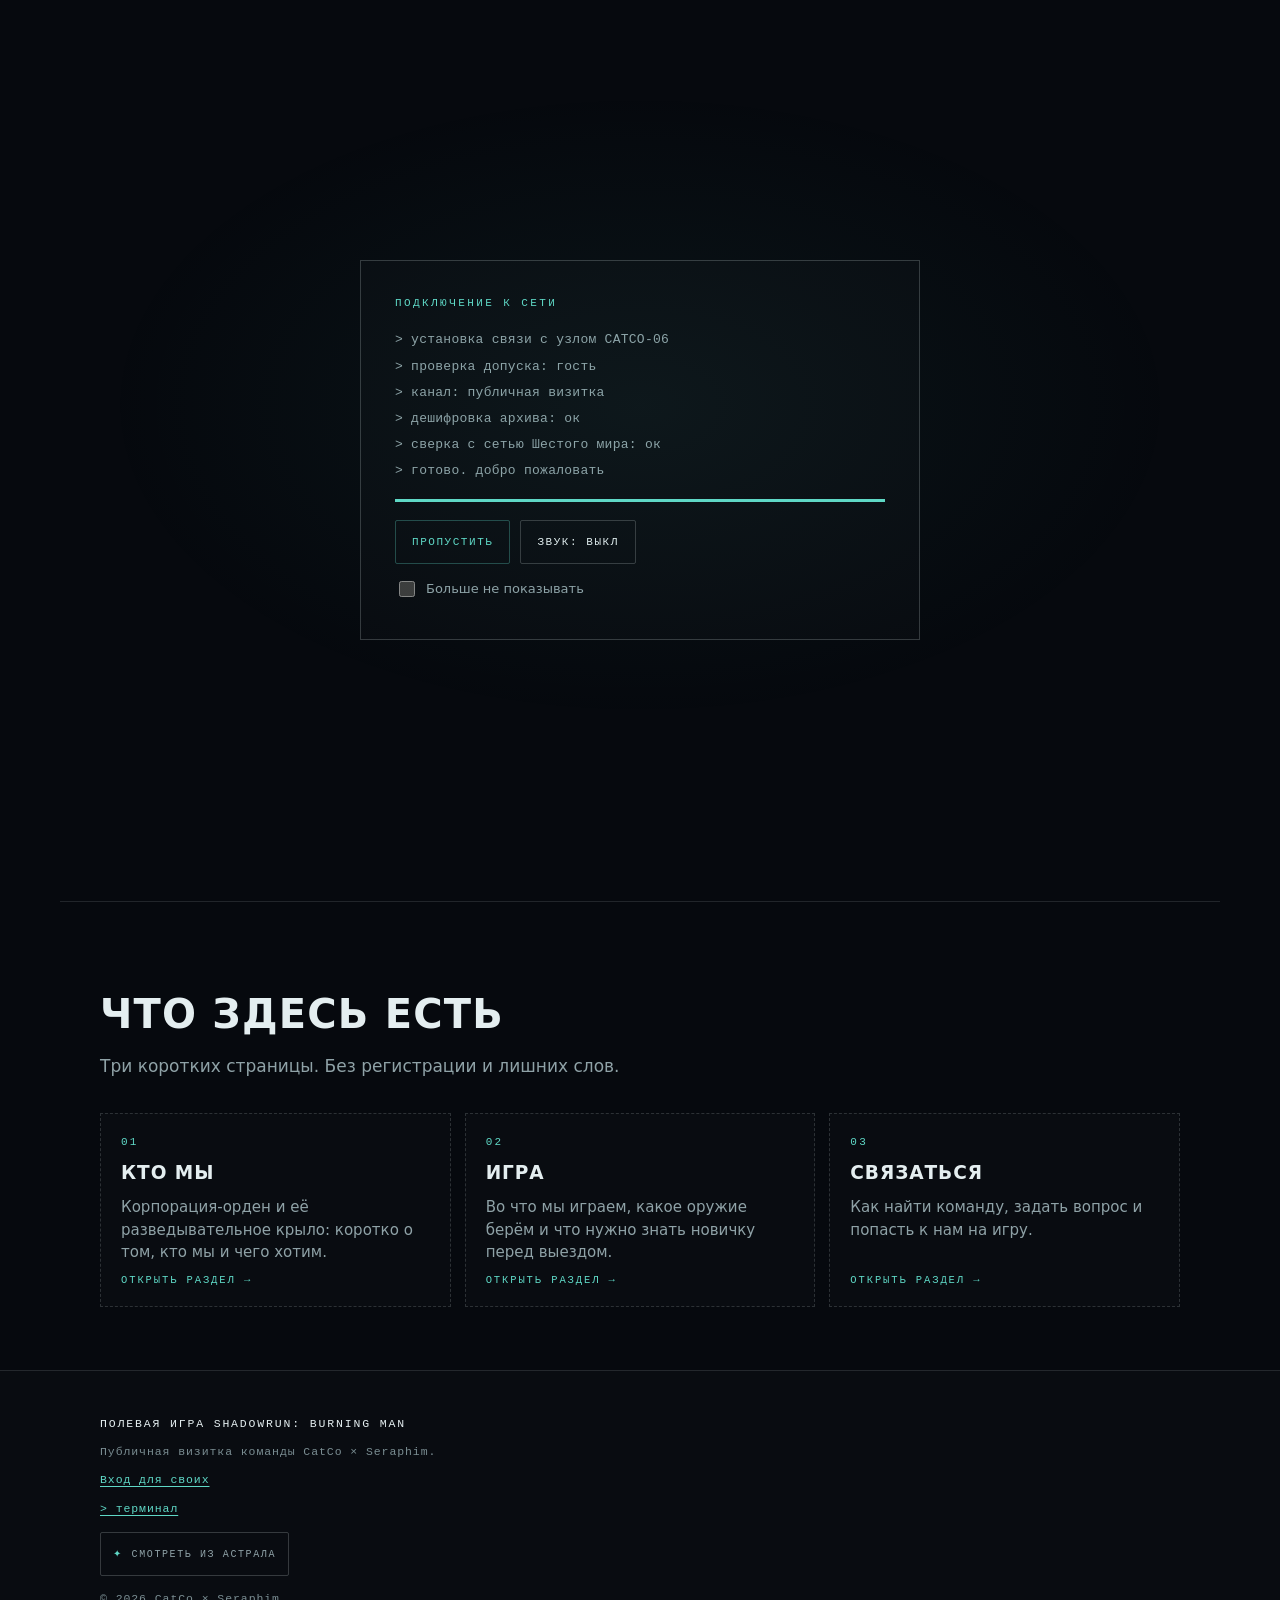
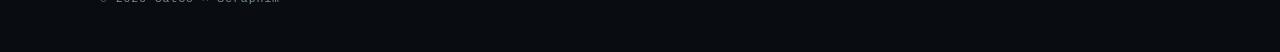
==== commit 1b364977: "Превью ссылки для Telegram и ВКонтакте" ====
--- a/index.html
+++ b/index.html
@@ -5,6 +5,17 @@
   <meta name="viewport" content="width=device-width, initial-scale=1">
   <title>CatCo × Seraphim — команда на Shadowrun: Burning Man</title>
   <meta name="description" content="Публичная визитка команды CatCo и Seraphim: кто мы, во что играем и как связаться. Полевая игра Shadowrun: Burning Man.">
+  <meta property="og:type" content="website">
+  <meta property="og:site_name" content="CatCo × Seraphim">
+  <meta property="og:locale" content="ru_RU">
+  <meta property="og:title" content="CatCo × Seraphim — команда на Shadowrun: Burning Man">
+  <meta property="og:description" content="Публичная визитка команды CatCo и Seraphim: кто мы, во что играем и как связаться.">
+  <meta property="og:url" content="https://zik69.github.io/catco-public/">
+  <meta property="og:image" content="https://zik69.github.io/catco-public/preview.png">
+  <meta property="og:image:width" content="1200">
+  <meta property="og:image:height" content="630">
+  <meta property="og:image:type" content="image/png">
+  <meta property="og:image:alt" content="CatCo × Seraphim — полевая игра Shadowrun: Burning Man">
   <meta name="theme-color" content="#06090e">
   <link rel="icon" href="data:image/svg+xml,%3Csvg xmlns='http://www.w3.org/2000/svg' viewBox='0 0 32 32'%3E%3Crect width='32' height='32' fill='%2306090e'/%3E%3Cpath d='M13 7h6v6h6v6h-6v6h-6v-6H7v-6h6z' fill='%235fd8c6'/%3E%3C/svg%3E">
   <script>
